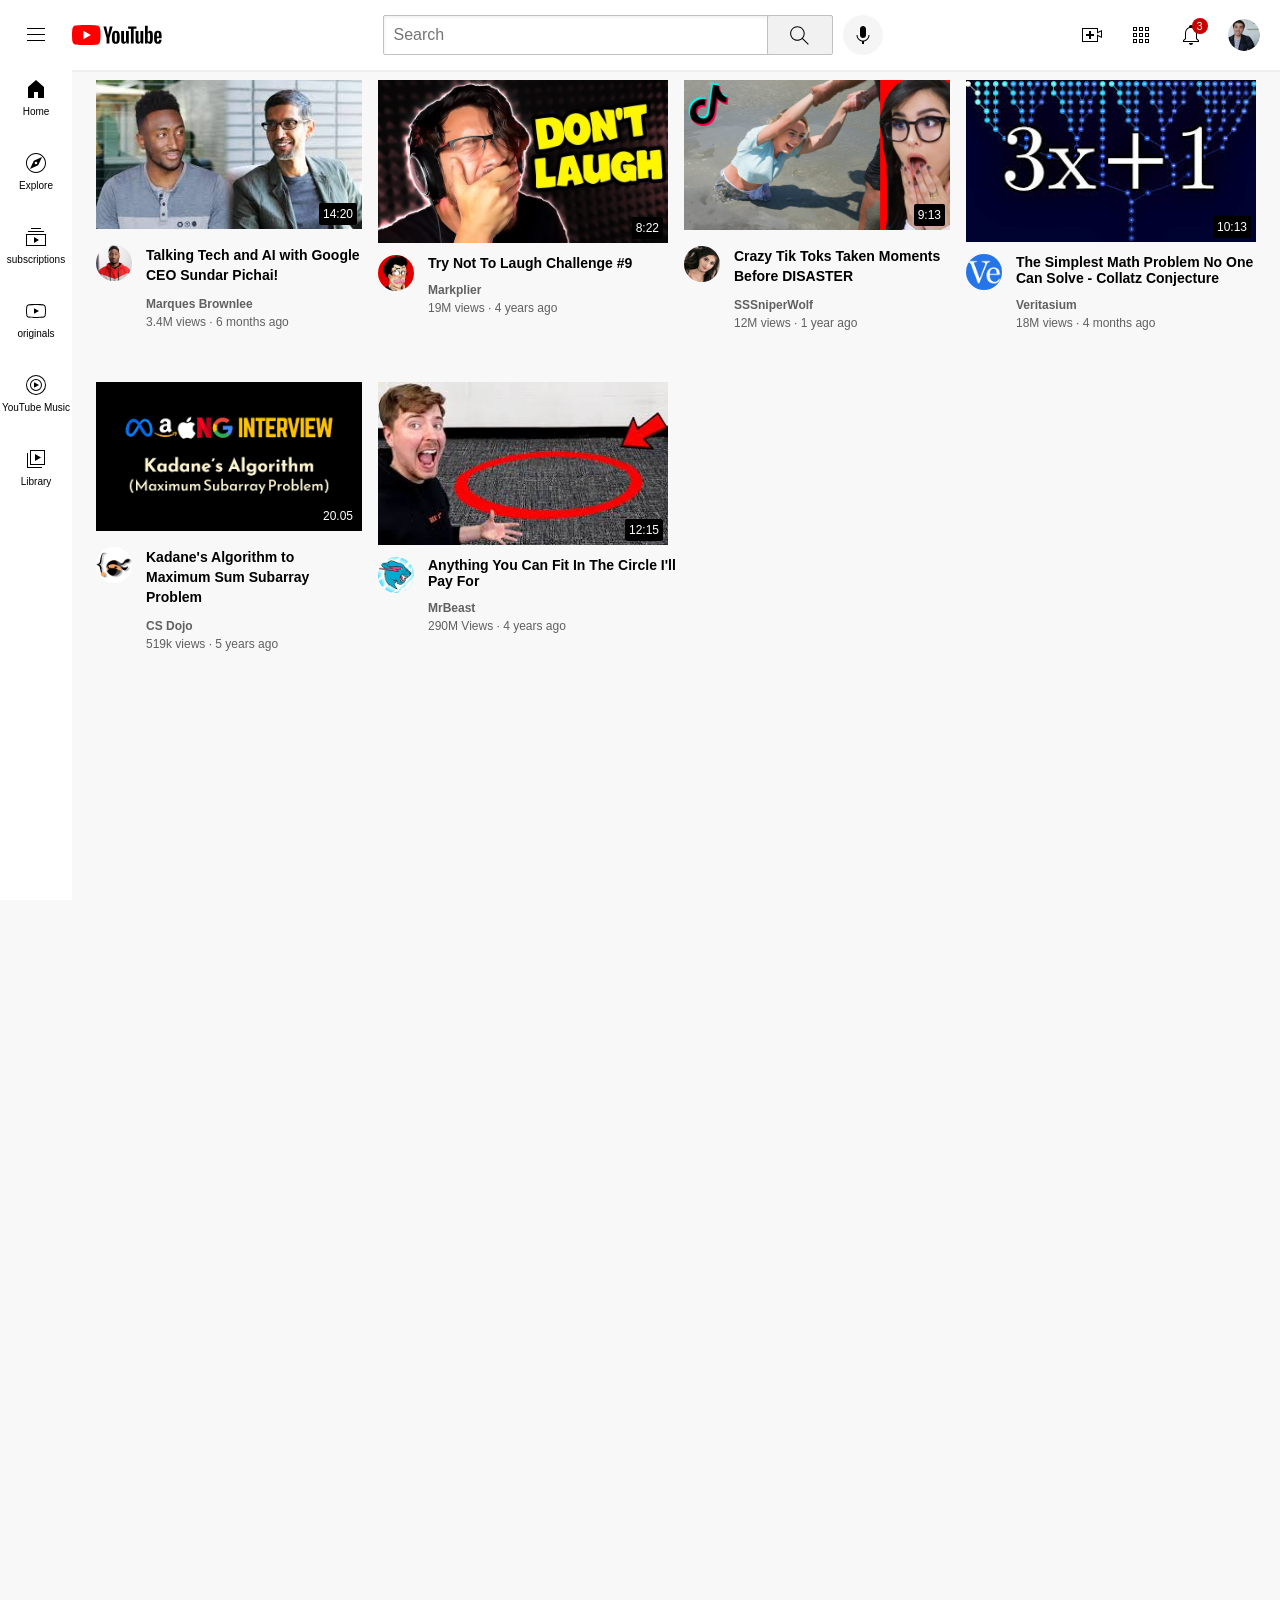
==== index.html @ 2a0bc8ef "Update and rename youtube.html to index.html" ====
<!DOCTYPE html>     
<html>
<head>
    <title>YouTube.com Clone</title> 
    <link rel="stylesheet" href="styles/video.css">
    <link rel="stylesheet" href="styles/header.css">
    <link rel="stylesheet" href="styles/general.css">
    <link rel="stylesheet" href="styles/sidebar.css">
</head>
<body>
    <div class="header-flex">
        <div class="section-left">
            <img class="hamburger-menu" src="youtube_images/hamburger.svg">
            <img class="youtube_logo" src="youtube_images/youtube-logo.svg">
        </div>
  
        <div class="section-middle">
            <input class="searchbar"  type="text" placeholder="Search">
            <button class="search-button">
                <img class="search-icon" src="youtube_images/search.svg">
                <div class="tooltip">Search</div>
            </button>
           
            <button class="voice-search-button">
                <img class="voice-search-icon" src="youtube_images/voice-search-icon.svg">
                <div class="tooltip">Search with your voice</div>
            </button>
        </div>  

        <div class="section-right">
            <div class="upload-icon-container">
                <img class="upload-icon" src="youtube_images/upload.svg">
                <div class="tooltip">Create</div>
            </div>
            
            <div class="youtube-apps-icon-container">
                <img class="youtube-apps-icon" src="youtube_images/youtube-apps.svg">
                <div class="tooltip">YouTube apps</div>
            </div>
           
            <div class="notifications-icon-container">           
                <img class="notifications-icon" src="youtube_images/notifications.svg"> 
                <div class="notifications-count">3</div>
                <div class="tooltip">Notifications</div>
            </div>
            
            <img class="current-user-picture-icon" src="youtube_images/my-channel.jpeg">
        </div>
    </div>


    <div class="sidebar">
    <div class="sidebar-link">
        <img src="icons/home.svg">
        <div>Home</div>
    </div> 
    <div class="sidebar-link">
        <img src="icons/explore.svg">
        <div>Explore</div>
    </div>
    <div class="sidebar-link">
        <img src="icons/subscriptions.svg">
        <div>subscriptions</div>
    </div>
    <div class="sidebar-link">
        <img src="icons/originals.svg">
        <div>originals</div>
    </div>
    <div class="sidebar-link">
        <img src="icons/youtube-music.svg">
        <div>YouTube Music</div>
    </div>
    <div class="sidebar-link">
        <img src="icons/library.svg">
        <div>Library</div>
    </div>
 </div>

    <div class="video-grid">  
    <div class="video-preview">
            <div class="image-row">
               <a href="https://www.youtube.com/watch?v=n2RNcPRtAiY"><img class="image" src="youtube_images/sample.jpg"></a> 
                <div class="video-time">14:20</div>
            </div>

            <div class="video-info-grid">
                <div class="profile-div">
                    <img class="profile-img" src="youtube_images/profile.jpg">
                </div>   
                <div class="video-info">
                <p class="video-title">Talking Tech and AI with Google CEO  Sundar Pichai!</p>  
                <p class="video-author">Marques Brownlee </p>
                <p class="video-views"> 3.4M views &#183 6 months ago</p>
            </div>
            </div>   
        </div>
  
        <div class="video-preview2">
            <div class="image-div2">
                <img class="image" src="youtube_images/imo.jpg">
                <div class="video-time">8:22</div>
            </div>

            <div class="video-info-grid2">
                <div class="profile-div2">
                    <img class="profile2" src="youtube_images/profile2.jpg">
                </div>
                <div class="video-info2">
                    <p class="video-title2">Try Not To Laugh Challenge #9</p>  
                     <p class="video-author2">Markplier </p>
                    <p class="video-views2"> 19M views &#183 4 years ago</p>
                </div>  
            </div>   
        </div>

        <div class="video-preview">
            <div class="image-row">
                <img class="image2" src="youtube_images/tiktok.jpg">
                <div class="video-time">9:13</div>
            </div>

            <div class="video-info-grid">
                <div class="profile-div">
                    <img class="profile-img" src="youtube_images/author3.jpg">
                </div>
                <div class="video-info">
                <p class="video-title">Crazy Tik Toks Taken Moments Before DISASTER</p>  
                <p class="video-author">SSSniperWolf</p>
                <p class="video-views"> 12M views &#183 1 year ago</p>
            </div>
            </div>   
        </div>

        <div class="video-preview2">
            <div class="image-div2">
                <img class="image2" src="youtube_images/math.jpg">
                <div class="video-time">10:13</div>        
            </div>

            <div class="video-info-grid2">
                <div class="profile-div2">
                    <img class="profile2" src="youtube_images/profile4.jpg">
                </div>
                <div class="video-info2">
                    <p class="video-title2"> The Simplest Math Problem No One Can Solve - Collatz Conjecture</p>  
                     <p class="video-author2">Veritasium </p>
                        <p class="video-views2"> 18M views &#183 4 months ago</p>
                </div>  
            </div>   
        </div>



        <div class="video-preview">
            <div class="image-row">
                <img class="image" src="youtube_images/alg.png">
                <div class="video-time">20.05</div>
            </div>

            <div class="video-info-grid">
                <div class="profile-div">
                    <img class="profile-img" src="youtube_images/profile5.jpg">
                </div>
                <div class="video-info">
                <p class="video-title">Kadane's Algorithm to Maximum Sum Subarray Problem</p>  
                <p class="video-author">CS Dojo</p>
                <p class="video-views"> 519k views &#183 5 years ago</p>
            </div>
            </div>   
        </div>


        <div class="video-preview2">
            <div class="image-div2">
                <img class="image2" src="youtube_images/circle.jpg">
                <div class="video-time">12:15</div>
            </div>

            <div class="video-info-grid2">
                <div class="profile-div2">
                    <img class="profile2" src="youtube_images/profile6.jpg">
                </div>
                <div class="video-info2">
                    <p class="video-title2"> Anything You Can Fit In The Circle I'll Pay For</p>  
                     <p class="video-author2">MrBeast</p>
                    <p class="video-views2"> 290M Views &#183 4 years ago</p>
                </div>  
            </div>   
        </div>

    </div>
</body>
</html>
---- styles/video.css ----
.image{
      width: 100%;
  }

  .video-title{
      margin-top: 0px;
      font-weight: 900;
      font-size: 14px;
      line-height: 20px;
      margin-bottom: 12px;
  }

  .video-info-grid{
      display: grid;
      grid-template-columns: 50px 1fr;
  }

  .profile-div{
      vertical-align: top;
  }

  .video-info{
      font-family: Roboto, Arial;  
  }

  .profile-img{
      width: 36px;
      border-radius: 20px;          
  }

  .image-row{
    position: relative;
      width: 100%;
      margin-bottom: 12px;
  }

  .video-author{
      font-size: 12px;
      font-weight: 600;
      color: rgb(96, 96, 96);
      margin-bottom: 4px;
      margin-top: 0px;
  }

  .video-views{
      font-size: 12px;
      color: rgb(96, 96, 96);
      margin-top: 0px;
  }

  .video-info-grid2{
      display: grid;
      grid-template-columns: 50px 1fr;
      margin-top:8px ;
  }

  .profile-div2{
      display: inline-block;
      width: 50px;
      vertical-align: top;
  }

  .video-info2{
      display: inline-block;
      font-family: Robto, Arial;
      width: 240px;
      margin-top: 0px;
  }

  .image2{
      width: 100%;
  }
 
  .video-title2{
      margin-top: 0px;
      width: 250px;
      font-weight: bold;
      font-size: 14px;
      margin-bottom: 12px;     
  }

  .video-author2{
      font-weight: 600;
      color: rgb(96, 96, 96);
      font-size: 12px;
      margin-bottom: 0px;
  }

  .video-views2{
      margin-top:4px ;
      font-size: 12px;
      color: rgb(96, 96, 96);
  }

  .profile2{
      width: 36px;
      border-radius: 50px;
  }

  .video-grid{
      display: grid;
      grid-template-columns: 1fr 1fr 1fr;
      column-gap: 16px;
      row-gap: 40px;
  }

@media (max-width: 750px) {
  .video-grid{
    grid-template-columns: 1fr 1fr;
  }
  }

@media(min-width: 1000px) {
    .video-grid{
        grid-template-columns: 1fr 1fr 1fr 1fr;
    }
}

@media(min-width:751px) and (max-width: 1000px)
{ 
    .video-grid{
        grid-template-columns: 1fr 1fr 1fr 1fr;
    }   
}

 .video-time{
    font-family: Roboto, Arial;
    font-size: 12px;
    font-weight: 500;
    padding-left: 4px;
    padding-right: 4px;
    padding-top: 4px;
    padding-bottom: 4px;
    border-radius: 2px;
    background-color: black;
    color: white;
    position: absolute;
    right: 5px;
    bottom: 8px;
 } 

 .image-div2{
    position: relative;
 }
---- styles/header.css ----
.header-flex{
    height: 70px;
    display: flex;
    flex-direction: row;
    justify-content: space-between;
    position: fixed;
    top: 0;
    left: 0;
    right: 0;
    z-index: 100;

    background-color: white;
    border-bottom-width: 2px;
    border-bottom-style:solid;
    border-bottom-color:rgba(240, 240, 240, 240) ;
}

.section-left{
    width: 150px;
    display: flex;
    align-items: center;
}

.hamburger-menu{
    height: 24px; 
    margin-left: 24px;
    margin-right: 24px;
}

.youtube_logo{
    height: 20px;
}

.section-middle{
    flex: 1;
    margin-left: 70px;
    margin-right: 35px;
    max-width: 500px;
    display: flex;
    align-items: center;
 }

 .searchbar{
    flex: 1;
    height: 36px;
    padding-left: 10px;
    border-width: 1px;
    border-style: solid;
    border-color: rgba(192,192,192,192);
    font-size: 16px;
    border-radius: 2px;
    box-shadow: inset 1px 2px 3px rgba(0,0,0,0.05);
    width: 0;
 }

.searchbar::placeholder{
    font-family: Roboto,Arial;
    font-size: 16px;
}

.search-icon{
    height:25px;
}

.search-button{
    height: 39.5px;
    width: 66px;
    background-color: rgb(241, 241, 241);
    border-width: 1px;
    border-style: solid;
    border-color: rgba(192,192,192,192);
    margin-left: -2px;
    border-radius: 2px;
    margin-right: 10px;
    position: relative;
}

.search-button, 
.voice-search-button, 
.upload-icon-container,
.youtube-apps-icon-container,
.notifications-icon-container
{
    display: flex;
    justify-content: center;
    align-items: center;
    position: relative;

}

.search-button .tooltip,
.voice-search-button .tooltip,
.upload-icon-container .tooltip,
.youtube-apps-icon-container .tooltip,
.notifications-icon-container .tooltip
{
    font-family: Roboto, Arial;
    position: absolute;
    background-color: gray;
    color: white;
    padding-top: 4px;
    padding-bottom: 4px;
    padding-left: 8px;
    padding-right: 8px;   
    border-radius: 2px;
    font-size: 12px;
    bottom: -30px;
    opacity: 0;
    transition: opacity 0.15s;
    pointer-events: none;
    white-space: nowrap;
}

.search-button:hover .tooltip,
.voice-search-button:hover .tooltip,
.upload-icon-container:hover .tooltip,
.youtube-apps-icon-container:hover .tooltip,
.notifications-icon-container:hover .tooltip
{
    opacity: 1;
}

.voice-search-button{
    height: 40px;
    width: 40px;
    border-radius: 20px;
    border: none;
    background-color: rgb(245, 245, 245);
}

.voice-search-icon{
    height: 24px;
}

.section-right{
    width: 180px;
    display: flex;
    align-items: center;
    justify-content: space-between;
    margin-right: 20px;
    flex-shrink: 0;
}

.upload-icon{
    height: 24px;
}

.youtube-apps-icon
{
    height: 24px;
}

.current-user-picture-icon{
    height: 32px;
    border-radius: 16px;
}

.notifications-icon{ 
    height: 24px; 
}

.notifications-icon-container{ 
    position: relative;
}

.notifications-count{
    position: absolute;
    top: -5px;
    right: -5px;
    background-color: rgb(200, 0, 0);
    color: white;
    font-family: Roboto, Arial;
    font-size: 11px;
    padding-left: 5px;
    padding-right: 5px;
    padding-top: 2px;
    padding-bottom: 2px;
    border-radius: 10px;
}
---- styles/general.css ----
body{
    margin: 0;
    height: 4000px; 
    padding-top: 80px;
    padding-left: 96px;
    padding-right: 24px;
    background-color: rgb(248, 248, 248);
}
---- styles/sidebar.css ----
.sidebar{
    position: fixed;
    left: 0;
    bottom: 0;
    top:55px;
    background-color: white;
    width: 72px;
    z-index: 200;
    padding-top: 5px;
}

.sidebar-link{
    height: 74px;
    display: flex;
    justify-content: center;
    align-items: center;
    flex-direction: column;
    cursor: pointer;
}

.sidebar-link:hover{
    background-color: rgb(235, 231, 231);
}

.sidebar-link img{
    height: 24px;
    margin-bottom: 5px;
}

.sidebar-link div{
font-family: Roboto,Arial;
font-size: 10px;
}
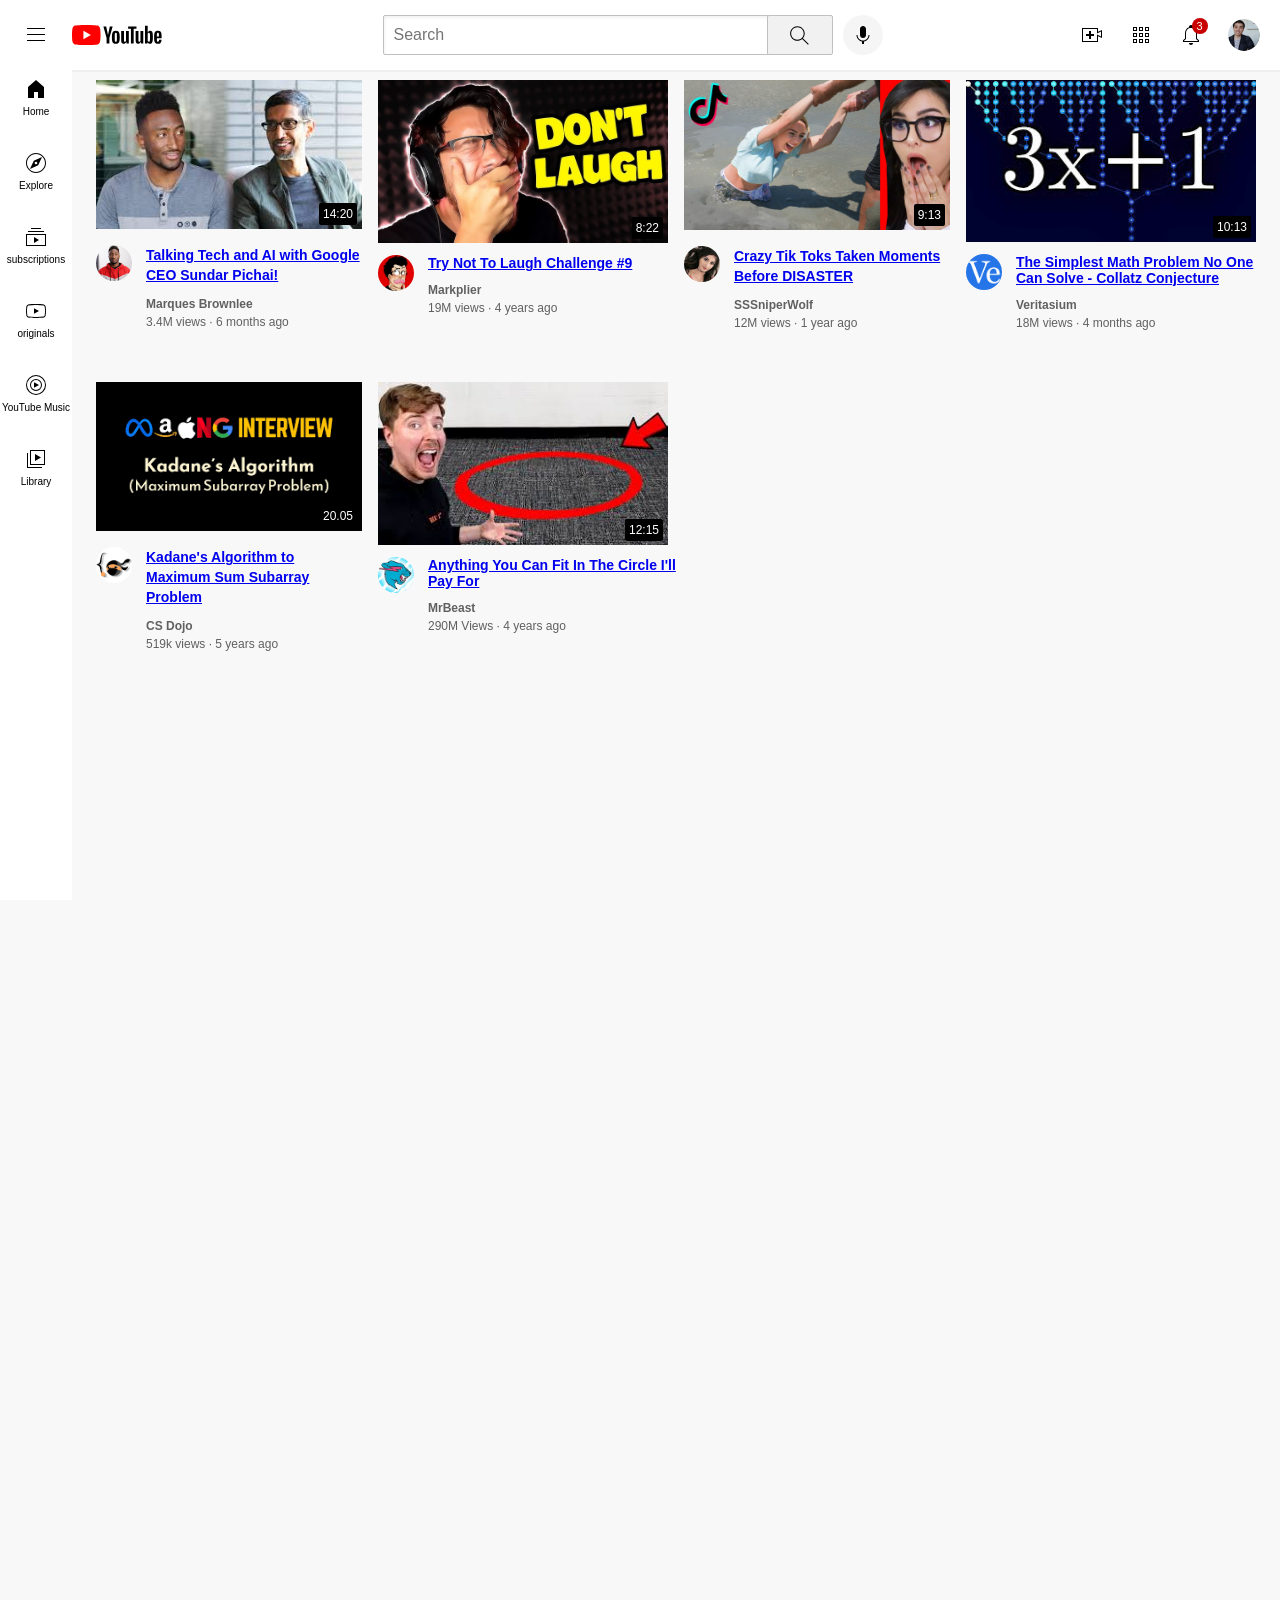
==== commit 82f64ecf: "Update index.html" ====
--- a/index.html
+++ b/index.html
@@ -88,7 +88,7 @@
                     <img class="profile-img" src="youtube_images/profile.jpg">
                 </div>   
                 <div class="video-info">
-                <p class="video-title">Talking Tech and AI with Google CEO  Sundar Pichai!</p>  
+                <p class="video-title"><a href="https://www.youtube.com/watch?v=n2RNcPRtAiY">Talking Tech and AI with Google CEO  Sundar Pichai!</a></p>  
                 <p class="video-author">Marques Brownlee </p>
                 <p class="video-views"> 3.4M views &#183 6 months ago</p>
             </div>
@@ -97,7 +97,7 @@
   
         <div class="video-preview2">
             <div class="image-div2">
-                <img class="image" src="youtube_images/imo.jpg">
+               <a href="https://www.youtube.com/watch?v=mP0RAo9SKZk"><img class="image" src="youtube_images/imo.jpg"></a> 
                 <div class="video-time">8:22</div>
             </div>
 
@@ -106,7 +106,7 @@
                     <img class="profile2" src="youtube_images/profile2.jpg">
                 </div>
                 <div class="video-info2">
-                    <p class="video-title2">Try Not To Laugh Challenge #9</p>  
+                    <p class="video-title2"> <a href="https://www.youtube.com/watch?v=mP0RAo9SKZk">Try Not To Laugh Challenge #9</a></p>  
                      <p class="video-author2">Markplier </p>
                     <p class="video-views2"> 19M views &#183 4 years ago</p>
                 </div>  
@@ -115,7 +115,7 @@
 
         <div class="video-preview">
             <div class="image-row">
-                <img class="image2" src="youtube_images/tiktok.jpg">
+              <a href="https://www.youtube.com/watch?v=FgjPQQeTh1w"><img class="image2" src="youtube_images/tiktok.jpg"></a>  
                 <div class="video-time">9:13</div>
             </div>
 
@@ -124,7 +124,7 @@
                     <img class="profile-img" src="youtube_images/author3.jpg">
                 </div>
                 <div class="video-info">
-                <p class="video-title">Crazy Tik Toks Taken Moments Before DISASTER</p>  
+                <p class="video-title"><a href="https://www.youtube.com/watch?v=FgjPQQeTh1w">Crazy Tik Toks Taken Moments Before DISASTER</a></p>  
                 <p class="video-author">SSSniperWolf</p>
                 <p class="video-views"> 12M views &#183 1 year ago</p>
             </div>
@@ -133,7 +133,7 @@
 
         <div class="video-preview2">
             <div class="image-div2">
-                <img class="image2" src="youtube_images/math.jpg">
+              <a href="https://www.youtube.com/watch?v=094y1Z2wpJg"><img class="image2" src="youtube_images/math.jpg"></a>  
                 <div class="video-time">10:13</div>        
             </div>
 
@@ -142,7 +142,7 @@
                     <img class="profile2" src="youtube_images/profile4.jpg">
                 </div>
                 <div class="video-info2">
-                    <p class="video-title2"> The Simplest Math Problem No One Can Solve - Collatz Conjecture</p>  
+                    <p class="video-title2">  <a href="https://www.youtube.com/watch?v=094y1Z2wpJg">The Simplest Math Problem No One Can Solve - Collatz Conjecture</a></p>  
                      <p class="video-author2">Veritasium </p>
                         <p class="video-views2"> 18M views &#183 4 months ago</p>
                 </div>  
@@ -153,7 +153,7 @@
 
         <div class="video-preview">
             <div class="image-row">
-                <img class="image" src="youtube_images/alg.png">
+               <a href="https://www.youtube.com/watch?v=86CQq3pKSUw"><img class="image" src="youtube_images/alg.png"></a> 
                 <div class="video-time">20.05</div>
             </div>
 
@@ -162,7 +162,7 @@
                     <img class="profile-img" src="youtube_images/profile5.jpg">
                 </div>
                 <div class="video-info">
-                <p class="video-title">Kadane's Algorithm to Maximum Sum Subarray Problem</p>  
+                <p class="video-title"> <a href="https://www.youtube.com/watch?v=86CQq3pKSUw">Kadane's Algorithm to Maximum Sum Subarray Problem</a></p>  
                 <p class="video-author">CS Dojo</p>
                 <p class="video-views"> 519k views &#183 5 years ago</p>
             </div>
@@ -172,7 +172,7 @@
 
         <div class="video-preview2">
             <div class="image-div2">
-                <img class="image2" src="youtube_images/circle.jpg">
+               <a href="https://www.youtube.com/watch?v=yXWw0_UfSFg"><img class="image2" src="youtube_images/circle.jpg"></a> 
                 <div class="video-time">12:15</div>
             </div>
 
@@ -181,7 +181,7 @@
                     <img class="profile2" src="youtube_images/profile6.jpg">
                 </div>
                 <div class="video-info2">
-                    <p class="video-title2"> Anything You Can Fit In The Circle I'll Pay For</p>  
+                    <p class="video-title2">  <a href="https://www.youtube.com/watch?v=yXWw0_UfSFg">Anything You Can Fit In The Circle I'll Pay For</a></p>  
                      <p class="video-author2">MrBeast</p>
                     <p class="video-views2"> 290M Views &#183 4 years ago</p>
                 </div>  
--- a/styles/video.css
+++ b/styles/video.css
@@ -141,6 +141,7 @@
 
  .image-div2{
     position: relative;
+    cursor:pointer;
  }
 
 
